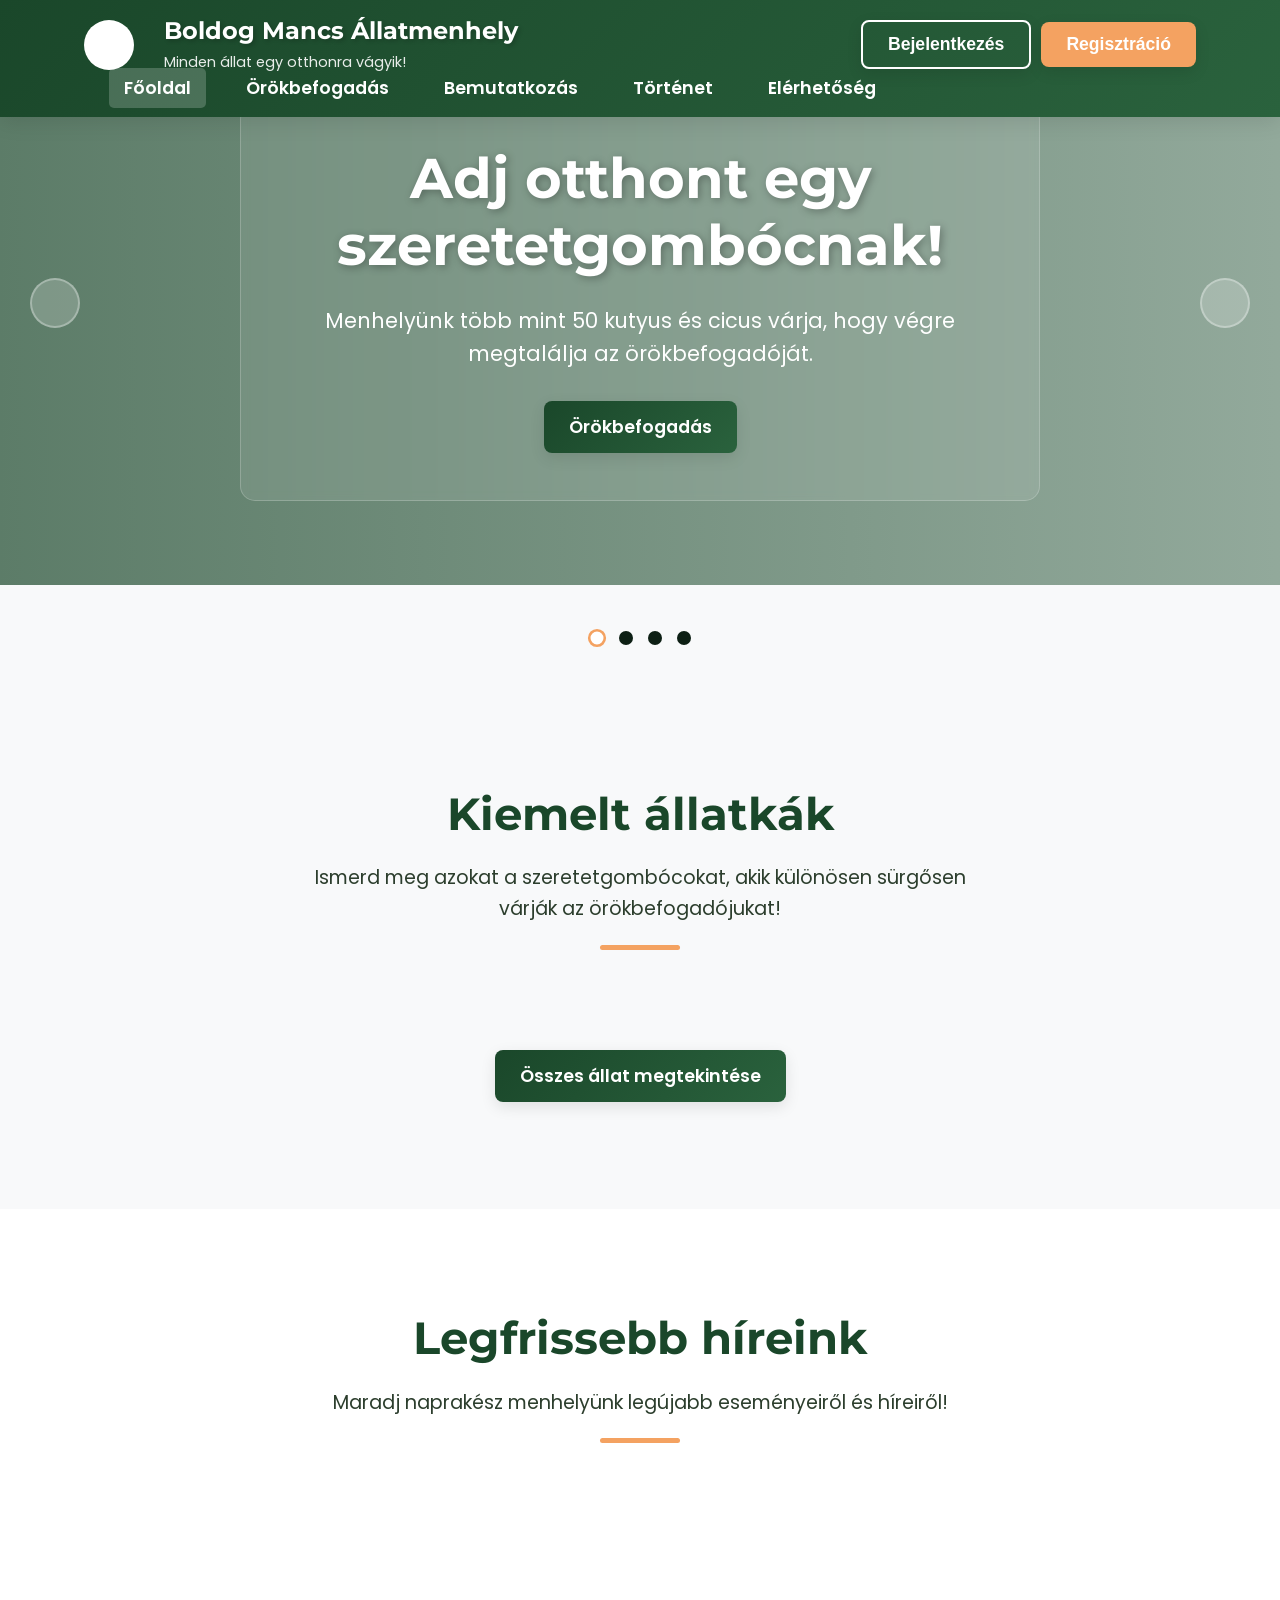
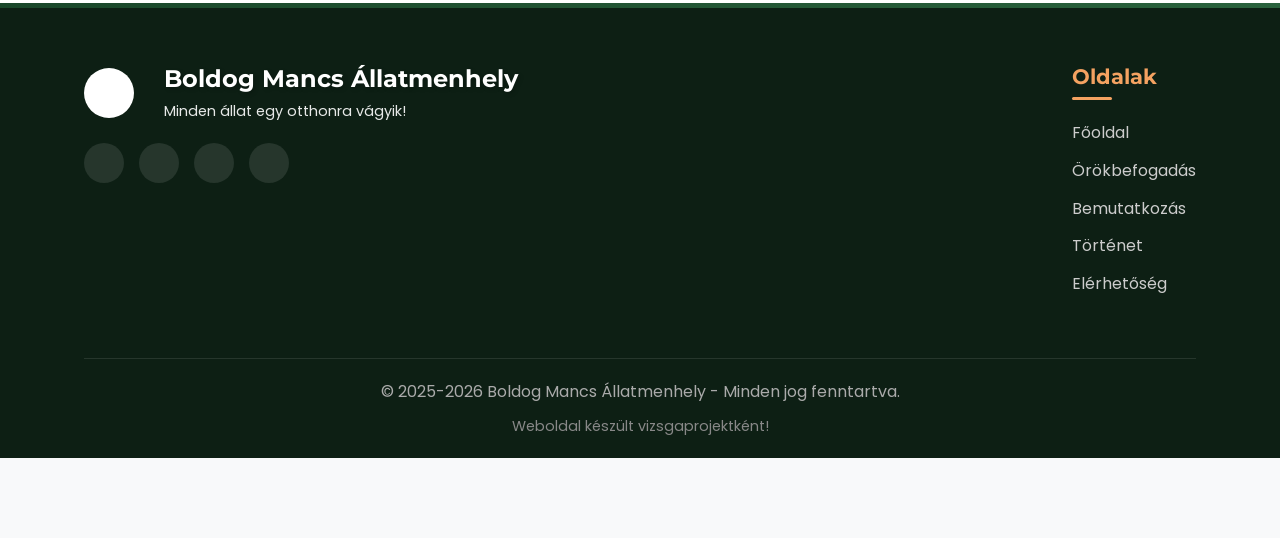
==== admin_adoptions.html @ 47c6b462 "Add files via upload" ====
<!DOCTYPE html>
<html lang="hu">
<head>
    <meta charset="UTF-8">
    <meta name="viewport" content="width=device-width, initial-scale=1.0">
    <title>Örökbefogadások kezelése - Boldog Mancs Admin</title>
    <link rel="stylesheet" href="https://cdnjs.cloudflare.com/ajax/libs/font-awesome/6.4.0/css/all.min.css">
    <link href="https://fonts.googleapis.com/css2?family=Montserrat:wght@400;500;600;700&display=swap" rel="stylesheet">
    <style>
        * {
            margin: 0;
            padding: 0;
            box-sizing: border-box;
            font-family: 'Montserrat', sans-serif;
        }
        
        body {
            background: #f5f5f5;
        }
        
        .admin-header {
            background-color: #1a472a;
            color: white;
            padding: 20px 0;
            box-shadow: 0 2px 10px rgba(0,0,0,0.1);
            position: sticky;
            top: 0;
            z-index: 100;
        }
        
        .container {
            max-width: 1400px;
            margin: 0 auto;
            padding: 0 20px;
        }
        
        .header-content {
            display: flex;
            justify-content: space-between;
            align-items: center;
        }
        
        .logo {
            display: flex;
            align-items: center;
            gap: 15px;
        }
        
        .logo-icon {
            width: 50px;
            height: 50px;
            background: white;
            border-radius: 50%;
            display: flex;
            align-items: center;
            justify-content: center;
            color:#1a472a;
            font-size: 24px;
        }
        
        .admin-main {
            padding: 40px 0;
        }
        
        .page-title {
            margin-bottom: 30px;
            display: flex;
            justify-content: space-between;
            align-items: center;
        }
        
        .btn {
            padding: 12px 25px;
            border: none;
            border-radius: 5px;
            cursor: pointer;
            font-weight: 600;
            transition: all 0.3s;
            text-decoration: none;
            display: inline-block;
            font-size: 14px;
        }
        
        .btn-primary {
            background: #1a472a;
            color: white;
        }
        
        .btn-primary:hover {
            background: #1a472a;
        }
        
        .btn-success {
            background: #1a472a;
            color: white;
        }
        
        .btn-success:hover {
            background: #1a472a;
        }
        
        .btn-danger {
            background: #dc3545;
            color: white;
        }
        
        .btn-danger:hover {
            background: #c82333;
        }
        
        .filter-tabs {
            display: flex;
            gap: 10px;
            margin-bottom: 30px;
            flex-wrap: wrap;
        }
        
        .filter-tab {
            padding: 12px 25px;
            background: white;
            border: 1px solid #ddd;
            border-radius: 5px;
            cursor: pointer;
            transition: all 0.3s;
            font-weight: 500;
        }
        
        .filter-tab:hover {
            background: #f0f0f0;
        }
        
        .filter-tab.active {
            background: #1a472a;
            color: white;
            border-color: #1a472a;
        }
        
        .adoptions-grid {
            display: grid;
            grid-template-columns: repeat(auto-fill, minmax(450px, 1fr));
            gap: 25px;
        }
        
        .adoption-card {
            background: white;
            border-radius: 10px;
            overflow: hidden;
            box-shadow: 0 4px 6px rgba(0,0,0,0.1);
            transition: transform 0.3s, box-shadow 0.3s;
        }
        
        .adoption-card:hover {
            transform: translateY(-5px);
            box-shadow: 0 10px 20px rgba(0,0,0,0.15);
        }
        
        .card-header {
            padding: 15px 20px;
            color: white;
            display: flex;
            justify-content: space-between;
            align-items: center;
            font-weight: 500;
        }
        
        .status-pending {
            background: #ffc107;
            color: #000;
        }
        
        .status-approved {
            background: #28a745;
        }
        
        .status-rejected {
            background: #dc3545;
        }
        
        .card-body {
            padding: 20px;
        }
        
        .animal-info {
            display: flex;
            gap: 15px;
            margin-bottom: 20px;
            padding-bottom: 15px;
            border-bottom: 2px solid #f0f0f0;
        }
        
        .animal-image {
            width: 80px;
            height: 80px;
            border-radius: 10px;
            overflow: hidden;
            flex-shrink: 0;
        }
        
        .animal-image img {
            width: 100%;
            height: 100%;
            object-fit: cover;
        }
        
        .animal-details h4 {
            margin-bottom: 5px;
            color: #333;
            font-size: 18px;
        }
        
        .animal-details p {
            color: #666;
            font-size: 14px;
        }
        
        .applicant-info {
            margin-bottom: 20px;
        }
        
        .info-row {
            display: flex;
            margin-bottom: 12px;
            font-size: 14px;
            padding: 5px 0;
            border-bottom: 1px dashed #eee;
        }
        
        .info-label {
            width: 100px;
            color: #666;
            font-weight: 500;
            flex-shrink: 0;
        }
        
        .info-value {
            color: #333;
            flex: 1;
            font-weight: 500;
        }
        
        .message-box {
            background: #f9f9f9;
            padding: 15px;
            border-radius: 5px;
            margin-bottom: 20px;
            border-left: 4px solid #2a9d8f;
        }
        
        .message-box h5 {
            color: #666;
            margin-bottom: 8px;
            font-size: 14px;
        }
        
        .message-box p {
            color: #333;
            font-size: 14px;
            line-height: 1.5;
        }
        
        .card-actions {
            display: flex;
            gap: 10px;
            margin-top: 20px;
        }
        
        .card-actions button {
            flex: 1;
            padding: 12px;
            border: none;
            border-radius: 5px;
            cursor: pointer;
            font-weight: 600;
            transition: all 0.3s;
            font-size: 14px;
        }
        
        .btn-approve {
            background: #28a745;
            color: white;
        }
        
        .btn-approve:hover {
            background: #218838;
        }
        
        .btn-reject {
            background: #dc3545;
            color: white;
        }
        
        .btn-reject:hover {
            background: #c82333;
        }
        
        .empty-state {
            text-align: center;
            padding: 80px 20px;
            background: white;
            border-radius: 10px;
            grid-column: 1/-1;
        }
        
        .empty-state i {
            font-size: 70px;
            color: #ddd;
            margin-bottom: 20px;
        }
        
        .empty-state h3 {
            color: #666;
            margin-bottom: 10px;
        }
        
        .badge {
            padding: 5px 12px;
            border-radius: 20px;
            font-size: 12px;
            font-weight: 600;
            background: rgba(255,255,255,0.2);
        }
        
        .stats-bar {
            display: flex;
            gap: 20px;
            margin-bottom: 30px;
            flex-wrap: wrap;
        }
        
        .stat-item {
            background: white;
            padding: 20px;
            border-radius: 10px;
            box-shadow: 0 2px 4px rgba(0,0,0,0.1);
            flex: 1;
            min-width: 200px;
        }
        
        .stat-number {
            font-size: 32px;
            font-weight: 700;
            color: #2a9d8f;
            display: block;
        }
        
        
        .stat-label {
            color: #666;
            font-size: 14px;
        }
        
        @media (max-width: 768px) {
            .adoptions-grid {
                grid-template-columns: 1fr;
            }
            
            .filter-tabs {
                flex-direction: column;
            }
            
            .filter-tab {
                width: 100%;
                text-align: center;
            }
        }
    </style>
</head>
<body>
    <header class="admin-header">
        <div class="container">
            <div class="header-content">
                <div class="logo">
                    <div class="logo-icon">
                        <i class="fas fa-paw"></i>
                    </div>
                    <h1>Örökbefogadások kezelése</h1>
                </div>
                <div>
                    <a href="admin.html" class="btn btn-primary">
                        <i class="fas fa-arrow-left"></i> Vissza
                    </a>
                </div>
            </div>
        </div>
    </header>
    
    <main class="admin-main">
        <div class="container">
            <div class="page-title">
                <h2>Örökbefogadási kérelmek</h2>
                <button class="btn btn-primary" onclick="loadAdoptions()">
                    <i class="fas fa-sync-alt"></i> Frissítés
                </button>
            </div>
            
            <div class="stats-bar" id="statsBar">
                <div class="stat-item">
                    <span class="stat-number" id="totalCount">0</span>
                    <span class="stat-label">Összes kérelem</span>
                </div>
                <div class="stat-item">
                    <span class="stat-number" id="pendingCount">0</span>
                    <span class="stat-label">Függőben</span>
                </div>
                <div class="stat-item">
                    <span class="stat-number" id="approvedCount">0</span>
                    <span class="stat-label">Elfogadva</span>
                </div>
                <div class="stat-item">
                    <span class="stat-number" id="rejectedCount">0</span>
                    <span class="stat-label">Elutasítva</span>
                </div>
            </div>
            
            <div class="filter-tabs">
                <button class="filter-tab active" data-status="all">Összes</button>
                <button class="filter-tab" data-status="pending">Függőben</button>
                <button class="filter-tab" data-status="approved">Elfogadva</button>
                <button class="filter-tab" data-status="rejected">Elutasítva</button>
            </div>
            
            <div id="adoptionsGrid" class="adoptions-grid">
                <!-- Ide jönnek az örökbefogadások -->
                <div class="empty-state">
                    <i class="fas fa-spinner fa-spin"></i>
                    <h3>Betöltés...</h3>
                </div>
            </div>
        </div>
    </main>
    
    <script>
        let allAdoptions = [];
        let currentFilter = 'all';
        
        document.addEventListener('DOMContentLoaded', function() {
            checkAdminAuth();
            loadAdoptions();
            
            // Filter tabs
            document.querySelectorAll('.filter-tab').forEach(tab => {
                tab.addEventListener('click', function() {
                    document.querySelectorAll('.filter-tab').forEach(t => t.classList.remove('active'));
                    this.classList.add('active');
                    currentFilter = this.dataset.status;
                    renderAdoptions();
                });
            });
        });
        
        async function checkAdminAuth() {
            const userData = localStorage.getItem('userData');
            if (!userData) {
                window.location.href = 'index.html';
                return;
            }
            
            try {
                const user = JSON.parse(userData);
                if (user.role !== 'admin') {
                    alert('Nincs admin jogosultságod!');
                    window.location.href = 'index.html';
                }
            } catch (e) {
                window.location.href = 'index.html';
            }
        }
        
        async function loadAdoptions() {
            const grid = document.getElementById('adoptionsGrid');
            grid.innerHTML = '<div class="empty-state"><i class="fas fa-spinner fa-spin"></i><h3>Betöltés...</h3></div>';
            
            try {
                const token = localStorage.getItem('userToken');
                const response = await fetch('api.php?action=adoptions', {
                    headers: {
                        'Authorization': `Bearer ${token}`
                    }
                });
                
                if (response.ok) {
                    allAdoptions = await response.json();
                    updateStats();
                    renderAdoptions();
                } else {
                    grid.innerHTML = '<div class="empty-state"><i class="fas fa-exclamation-circle"></i><h3>Hiba történt a betöltés során</h3></div>';
                }
            } catch (error) {
                console.error('Hiba:', error);
                grid.innerHTML = '<div class="empty-state"><i class="fas fa-exclamation-circle"></i><h3>Hiba történt a betöltés során</h3></div>';
            }
        }
        
        function updateStats() {
            document.getElementById('totalCount').textContent = allAdoptions.length;
            document.getElementById('pendingCount').textContent = allAdoptions.filter(a => a.status === 'pending').length;
            document.getElementById('approvedCount').textContent = allAdoptions.filter(a => a.status === 'approved').length;
            document.getElementById('rejectedCount').textContent = allAdoptions.filter(a => a.status === 'rejected').length;
        }
        
        function renderAdoptions() {
            const grid = document.getElementById('adoptionsGrid');
            
            let filtered = allAdoptions;
            if (currentFilter !== 'all') {
                filtered = allAdoptions.filter(a => a.status === currentFilter);
            }
            
            if (filtered.length === 0) {
                grid.innerHTML = '<div class="empty-state"><i class="fas fa-inbox"></i><h3>Nincs megjeleníthető örökbefogadás</h3><p>A kiválasztott szűrővel nem található kérelem.</p></div>';
                return;
            }
            
            grid.innerHTML = filtered.map(adoption => `
                <div class="adoption-card">
                    <div class="card-header status-${adoption.status}">
                        <span><strong>#${adoption.id}</strong> - ${formatDate(adoption.created_at)}</span>
                        <span class="badge">${getStatusText(adoption.status)}</span>
                    </div>
                    <div class="card-body">
                        <div class="animal-info">
                            <div class="animal-image">
                                <img src="${adoption.animal_image || 'img/kep1.jpg'}" alt="${adoption.animal_name}" onerror="this.src='img/kep1.jpg'">
                            </div>
                            <div class="animal-details">
                                <h4>${adoption.animal_name || 'Ismeretlen'}</h4>
                                <p>${adoption.animal_type || 'Állat'}</p>
                            </div>
                        </div>
                        
                        <div class="applicant-info">
                            <div class="info-row">
                                <span class="info-label">Jelentkező:</span>
                                <span class="info-value"><strong>${adoption.full_name}</strong></span>
                            </div>
                            <div class="info-row">
                                <span class="info-label">Email:</span>
                                <span class="info-value">${adoption.email}</span>
                            </div>
                            <div class="info-row">
                                <span class="info-label">Telefon:</span>
                                <span class="info-value">${adoption.phone}</span>
                            </div>
                            ${adoption.user_username ? `
                            <div class="info-row">
                                <span class="info-label">Felhasználó:</span>
                                <span class="info-value">${adoption.user_username}</span>
                            </div>
                            ` : ''}
                            ${adoption.home_type ? `
                            <div class="info-row">
                                <span class="info-label">Lakás típusa:</span>
                                <span class="info-value">${adoption.home_type}</span>
                            </div>
                            ` : ''}
                            ${adoption.address ? `
                            <div class="info-row">
                                <span class="info-label">Cím:</span>
                                <span class="info-value">${adoption.address}</span>
                            </div>
                            ` : ''}
                        </div>
                        
                        ${adoption.experience ? `
                        <div class="message-box">
                            <h5><i class="fas fa-paw"></i> Tapasztalat:</h5>
                            <p>${adoption.experience}</p>
                        </div>
                        ` : ''}
                        
                        ${adoption.message ? `
                        <div class="message-box">
                            <h5><i class="fas fa-envelope"></i> Üzenet:</h5>
                            <p>${adoption.message}</p>
                        </div>
                        ` : ''}
                        
                        ${adoption.status === 'pending' ? `
                        <div class="card-actions">
                            <button class="btn-approve" onclick="updateStatus(${adoption.id}, 'approved')">
                                <i class="fas fa-check"></i> Elfogadás
                            </button>
                            <button class="btn-reject" onclick="updateStatus(${adoption.id}, 'rejected')">
                                <i class="fas fa-times"></i> Elutasítás
                            </button>
                        </div>
                        ` : ''}
                    </div>
                </div>
            `).join('');
        }
        
        function formatDate(dateString) {
            if (!dateString) return 'Ismeretlen';
            const date = new Date(dateString);
            return date.toLocaleDateString('hu-HU', {
                year: 'numeric',
                month: '2-digit',
                day: '2-digit',
                hour: '2-digit',
                minute: '2-digit'
            });
        }
        
        function getStatusText(status) {
            switch(status) {
                case 'pending': return 'Függőben';
                case 'approved': return 'Elfogadva';
                case 'rejected': return 'Elutasítva';
                default: return status;
            }
        }
        
async function updateStatus(id, status) {
       console.log('updateStatus hívva - ID:', id, 'típus:', typeof id, 'státusz:', status);
    
    if (!id) {
        alert('❌ HIBA: Az örökbefogadás ID-ja hiányzik! (ID: ' + id + ')');
        return;
    }
    if (!confirm(`Biztosan ${status === 'approved' ? 'elfogadod' : 'elutasítod'} ezt a jelentkezést?`)) {
        return;
    }
    
    try {
        const token = localStorage.getItem('userToken');
        const response = await fetch(`api.php?action=adoptions&id=${id}`, {
            method: 'PUT',
            headers: {
                'Content-Type': 'application/json',
                'Authorization': `Bearer ${token}`
            },
            body: JSON.stringify({ status })
        });
        
        // DEBUG: Írd ki a válasz státuszát és típusát
        console.log('Válasz státusz:', response.status);
        console.log('Válasz content-type:', response.headers.get('content-type'));
        
        // Ha nem JSON, olvasd be szövegként
        const text = await response.text();
        console.log('Válasz szöveg:', text);
        
        try {
            const result = JSON.parse(text);
            console.log('Parsolt JSON:', result);
            
            if (result.success) {
                alert(`✅ Jelentkezés ${status === 'approved' ? 'elfogadva' : 'elutasítva'}!`);
                loadAdoptions();
            } else {
                alert('❌ Hiba: ' + result.error);
            }
        } catch (e) {
            console.error('Nem JSON válasz:', text);
            alert('❌ Szerverhiba: ' + text.substring(0, 100));
        }
    } catch (error) {
        console.error('Hiba:', error);
        alert('❌ Hiba történt a művelet során');
    }
}
        
        // Kijelentkezés
        function logout() {
            localStorage.removeItem('userToken');
            localStorage.removeItem('userData');
            window.location.href = 'index.html';
        }
    </script>
</body>
</html>
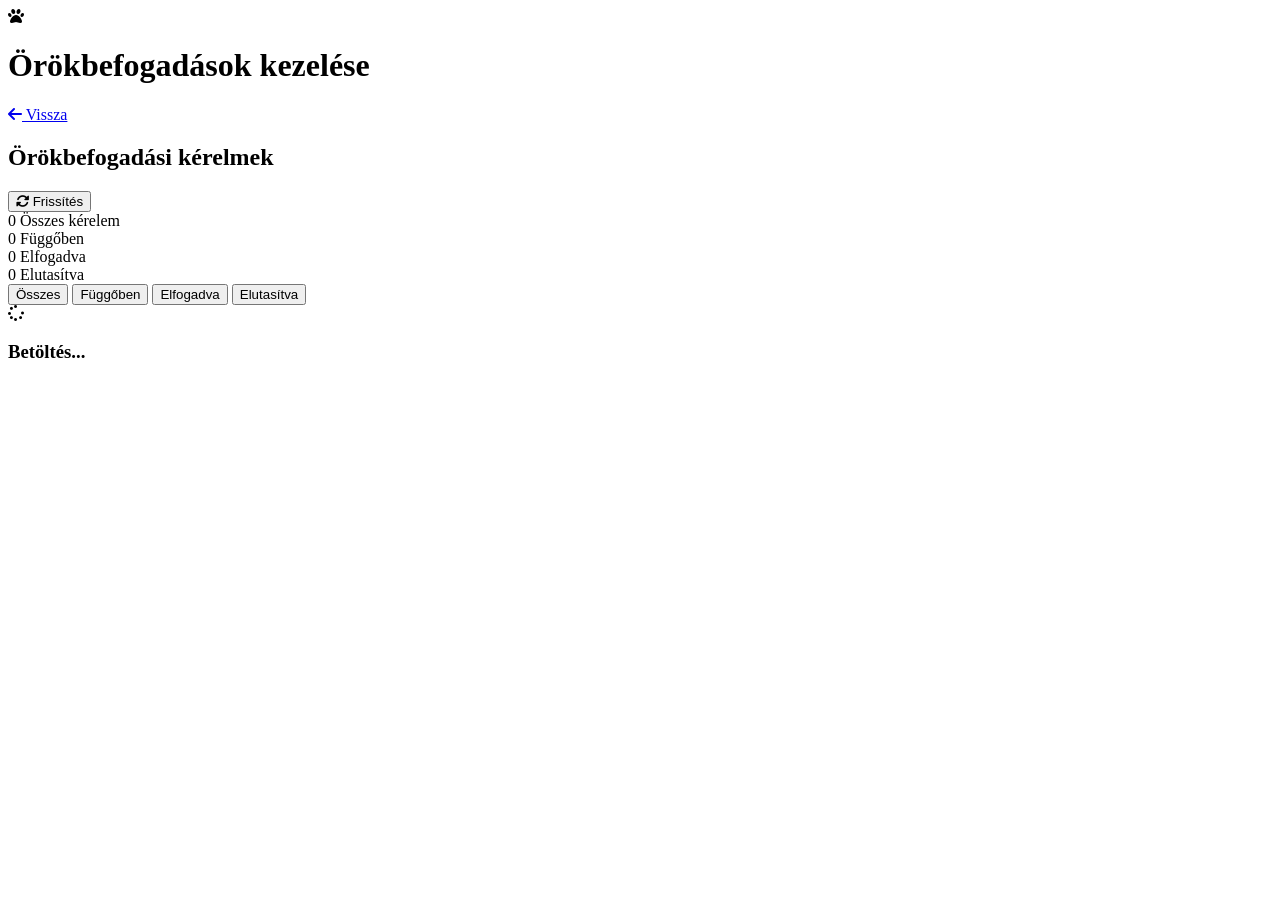
==== commit 3d9af337: "Update admin_adoptions.html" ====
--- a/admin_adoptions.html
+++ b/admin_adoptions.html
@@ -6,364 +6,7 @@
     <title>Örökbefogadások kezelése - Boldog Mancs Admin</title>
     <link rel="stylesheet" href="https://cdnjs.cloudflare.com/ajax/libs/font-awesome/6.4.0/css/all.min.css">
     <link href="https://fonts.googleapis.com/css2?family=Montserrat:wght@400;500;600;700&display=swap" rel="stylesheet">
-    <style>
-        * {
-            margin: 0;
-            padding: 0;
-            box-sizing: border-box;
-            font-family: 'Montserrat', sans-serif;
-        }
-        
-        body {
-            background: #f5f5f5;
-        }
-        
-        .admin-header {
-            background-color: #1a472a;
-            color: white;
-            padding: 20px 0;
-            box-shadow: 0 2px 10px rgba(0,0,0,0.1);
-            position: sticky;
-            top: 0;
-            z-index: 100;
-        }
-        
-        .container {
-            max-width: 1400px;
-            margin: 0 auto;
-            padding: 0 20px;
-        }
-        
-        .header-content {
-            display: flex;
-            justify-content: space-between;
-            align-items: center;
-        }
-        
-        .logo {
-            display: flex;
-            align-items: center;
-            gap: 15px;
-        }
-        
-        .logo-icon {
-            width: 50px;
-            height: 50px;
-            background: white;
-            border-radius: 50%;
-            display: flex;
-            align-items: center;
-            justify-content: center;
-            color:#1a472a;
-            font-size: 24px;
-        }
-        
-        .admin-main {
-            padding: 40px 0;
-        }
-        
-        .page-title {
-            margin-bottom: 30px;
-            display: flex;
-            justify-content: space-between;
-            align-items: center;
-        }
-        
-        .btn {
-            padding: 12px 25px;
-            border: none;
-            border-radius: 5px;
-            cursor: pointer;
-            font-weight: 600;
-            transition: all 0.3s;
-            text-decoration: none;
-            display: inline-block;
-            font-size: 14px;
-        }
-        
-        .btn-primary {
-            background: #1a472a;
-            color: white;
-        }
-        
-        .btn-primary:hover {
-            background: #1a472a;
-        }
-        
-        .btn-success {
-            background: #1a472a;
-            color: white;
-        }
-        
-        .btn-success:hover {
-            background: #1a472a;
-        }
-        
-        .btn-danger {
-            background: #dc3545;
-            color: white;
-        }
-        
-        .btn-danger:hover {
-            background: #c82333;
-        }
-        
-        .filter-tabs {
-            display: flex;
-            gap: 10px;
-            margin-bottom: 30px;
-            flex-wrap: wrap;
-        }
-        
-        .filter-tab {
-            padding: 12px 25px;
-            background: white;
-            border: 1px solid #ddd;
-            border-radius: 5px;
-            cursor: pointer;
-            transition: all 0.3s;
-            font-weight: 500;
-        }
-        
-        .filter-tab:hover {
-            background: #f0f0f0;
-        }
-        
-        .filter-tab.active {
-            background: #1a472a;
-            color: white;
-            border-color: #1a472a;
-        }
-        
-        .adoptions-grid {
-            display: grid;
-            grid-template-columns: repeat(auto-fill, minmax(450px, 1fr));
-            gap: 25px;
-        }
-        
-        .adoption-card {
-            background: white;
-            border-radius: 10px;
-            overflow: hidden;
-            box-shadow: 0 4px 6px rgba(0,0,0,0.1);
-            transition: transform 0.3s, box-shadow 0.3s;
-        }
-        
-        .adoption-card:hover {
-            transform: translateY(-5px);
-            box-shadow: 0 10px 20px rgba(0,0,0,0.15);
-        }
-        
-        .card-header {
-            padding: 15px 20px;
-            color: white;
-            display: flex;
-            justify-content: space-between;
-            align-items: center;
-            font-weight: 500;
-        }
-        
-        .status-pending {
-            background: #ffc107;
-            color: #000;
-        }
-        
-        .status-approved {
-            background: #28a745;
-        }
-        
-        .status-rejected {
-            background: #dc3545;
-        }
-        
-        .card-body {
-            padding: 20px;
-        }
-        
-        .animal-info {
-            display: flex;
-            gap: 15px;
-            margin-bottom: 20px;
-            padding-bottom: 15px;
-            border-bottom: 2px solid #f0f0f0;
-        }
-        
-        .animal-image {
-            width: 80px;
-            height: 80px;
-            border-radius: 10px;
-            overflow: hidden;
-            flex-shrink: 0;
-        }
-        
-        .animal-image img {
-            width: 100%;
-            height: 100%;
-            object-fit: cover;
-        }
-        
-        .animal-details h4 {
-            margin-bottom: 5px;
-            color: #333;
-            font-size: 18px;
-        }
-        
-        .animal-details p {
-            color: #666;
-            font-size: 14px;
-        }
-        
-        .applicant-info {
-            margin-bottom: 20px;
-        }
-        
-        .info-row {
-            display: flex;
-            margin-bottom: 12px;
-            font-size: 14px;
-            padding: 5px 0;
-            border-bottom: 1px dashed #eee;
-        }
-        
-        .info-label {
-            width: 100px;
-            color: #666;
-            font-weight: 500;
-            flex-shrink: 0;
-        }
-        
-        .info-value {
-            color: #333;
-            flex: 1;
-            font-weight: 500;
-        }
-        
-        .message-box {
-            background: #f9f9f9;
-            padding: 15px;
-            border-radius: 5px;
-            margin-bottom: 20px;
-            border-left: 4px solid #2a9d8f;
-        }
-        
-        .message-box h5 {
-            color: #666;
-            margin-bottom: 8px;
-            font-size: 14px;
-        }
-        
-        .message-box p {
-            color: #333;
-            font-size: 14px;
-            line-height: 1.5;
-        }
-        
-        .card-actions {
-            display: flex;
-            gap: 10px;
-            margin-top: 20px;
-        }
-        
-        .card-actions button {
-            flex: 1;
-            padding: 12px;
-            border: none;
-            border-radius: 5px;
-            cursor: pointer;
-            font-weight: 600;
-            transition: all 0.3s;
-            font-size: 14px;
-        }
-        
-        .btn-approve {
-            background: #28a745;
-            color: white;
-        }
-        
-        .btn-approve:hover {
-            background: #218838;
-        }
-        
-        .btn-reject {
-            background: #dc3545;
-            color: white;
-        }
-        
-        .btn-reject:hover {
-            background: #c82333;
-        }
-        
-        .empty-state {
-            text-align: center;
-            padding: 80px 20px;
-            background: white;
-            border-radius: 10px;
-            grid-column: 1/-1;
-        }
-        
-        .empty-state i {
-            font-size: 70px;
-            color: #ddd;
-            margin-bottom: 20px;
-        }
-        
-        .empty-state h3 {
-            color: #666;
-            margin-bottom: 10px;
-        }
-        
-        .badge {
-            padding: 5px 12px;
-            border-radius: 20px;
-            font-size: 12px;
-            font-weight: 600;
-            background: rgba(255,255,255,0.2);
-        }
-        
-        .stats-bar {
-            display: flex;
-            gap: 20px;
-            margin-bottom: 30px;
-            flex-wrap: wrap;
-        }
-        
-        .stat-item {
-            background: white;
-            padding: 20px;
-            border-radius: 10px;
-            box-shadow: 0 2px 4px rgba(0,0,0,0.1);
-            flex: 1;
-            min-width: 200px;
-        }
-        
-        .stat-number {
-            font-size: 32px;
-            font-weight: 700;
-            color: #2a9d8f;
-            display: block;
-        }
-        
-        
-        .stat-label {
-            color: #666;
-            font-size: 14px;
-        }
-        
-        @media (max-width: 768px) {
-            .adoptions-grid {
-                grid-template-columns: 1fr;
-            }
-            
-            .filter-tabs {
-                flex-direction: column;
-            }
-            
-            .filter-tab {
-                width: 100%;
-                text-align: center;
-            }
-        }
-    </style>
+    <link rel="stylesheet" href="adoptions.css"> 
 </head>
 <body>
     <header class="admin-header">
@@ -429,244 +72,7 @@
         </div>
     </main>
     
-    <script>
-        let allAdoptions = [];
-        let currentFilter = 'all';
-        
-        document.addEventListener('DOMContentLoaded', function() {
-            checkAdminAuth();
-            loadAdoptions();
-            
-            // Filter tabs
-            document.querySelectorAll('.filter-tab').forEach(tab => {
-                tab.addEventListener('click', function() {
-                    document.querySelectorAll('.filter-tab').forEach(t => t.classList.remove('active'));
-                    this.classList.add('active');
-                    currentFilter = this.dataset.status;
-                    renderAdoptions();
-                });
-            });
-        });
-        
-        async function checkAdminAuth() {
-            const userData = localStorage.getItem('userData');
-            if (!userData) {
-                window.location.href = 'index.html';
-                return;
-            }
-            
-            try {
-                const user = JSON.parse(userData);
-                if (user.role !== 'admin') {
-                    alert('Nincs admin jogosultságod!');
-                    window.location.href = 'index.html';
-                }
-            } catch (e) {
-                window.location.href = 'index.html';
-            }
-        }
-        
-        async function loadAdoptions() {
-            const grid = document.getElementById('adoptionsGrid');
-            grid.innerHTML = '<div class="empty-state"><i class="fas fa-spinner fa-spin"></i><h3>Betöltés...</h3></div>';
-            
-            try {
-                const token = localStorage.getItem('userToken');
-                const response = await fetch('api.php?action=adoptions', {
-                    headers: {
-                        'Authorization': `Bearer ${token}`
-                    }
-                });
-                
-                if (response.ok) {
-                    allAdoptions = await response.json();
-                    updateStats();
-                    renderAdoptions();
-                } else {
-                    grid.innerHTML = '<div class="empty-state"><i class="fas fa-exclamation-circle"></i><h3>Hiba történt a betöltés során</h3></div>';
-                }
-            } catch (error) {
-                console.error('Hiba:', error);
-                grid.innerHTML = '<div class="empty-state"><i class="fas fa-exclamation-circle"></i><h3>Hiba történt a betöltés során</h3></div>';
-            }
-        }
-        
-        function updateStats() {
-            document.getElementById('totalCount').textContent = allAdoptions.length;
-            document.getElementById('pendingCount').textContent = allAdoptions.filter(a => a.status === 'pending').length;
-            document.getElementById('approvedCount').textContent = allAdoptions.filter(a => a.status === 'approved').length;
-            document.getElementById('rejectedCount').textContent = allAdoptions.filter(a => a.status === 'rejected').length;
-        }
-        
-        function renderAdoptions() {
-            const grid = document.getElementById('adoptionsGrid');
-            
-            let filtered = allAdoptions;
-            if (currentFilter !== 'all') {
-                filtered = allAdoptions.filter(a => a.status === currentFilter);
-            }
-            
-            if (filtered.length === 0) {
-                grid.innerHTML = '<div class="empty-state"><i class="fas fa-inbox"></i><h3>Nincs megjeleníthető örökbefogadás</h3><p>A kiválasztott szűrővel nem található kérelem.</p></div>';
-                return;
-            }
-            
-            grid.innerHTML = filtered.map(adoption => `
-                <div class="adoption-card">
-                    <div class="card-header status-${adoption.status}">
-                        <span><strong>#${adoption.id}</strong> - ${formatDate(adoption.created_at)}</span>
-                        <span class="badge">${getStatusText(adoption.status)}</span>
-                    </div>
-                    <div class="card-body">
-                        <div class="animal-info">
-                            <div class="animal-image">
-                                <img src="${adoption.animal_image || 'img/kep1.jpg'}" alt="${adoption.animal_name}" onerror="this.src='img/kep1.jpg'">
-                            </div>
-                            <div class="animal-details">
-                                <h4>${adoption.animal_name || 'Ismeretlen'}</h4>
-                                <p>${adoption.animal_type || 'Állat'}</p>
-                            </div>
-                        </div>
-                        
-                        <div class="applicant-info">
-                            <div class="info-row">
-                                <span class="info-label">Jelentkező:</span>
-                                <span class="info-value"><strong>${adoption.full_name}</strong></span>
-                            </div>
-                            <div class="info-row">
-                                <span class="info-label">Email:</span>
-                                <span class="info-value">${adoption.email}</span>
-                            </div>
-                            <div class="info-row">
-                                <span class="info-label">Telefon:</span>
-                                <span class="info-value">${adoption.phone}</span>
-                            </div>
-                            ${adoption.user_username ? `
-                            <div class="info-row">
-                                <span class="info-label">Felhasználó:</span>
-                                <span class="info-value">${adoption.user_username}</span>
-                            </div>
-                            ` : ''}
-                            ${adoption.home_type ? `
-                            <div class="info-row">
-                                <span class="info-label">Lakás típusa:</span>
-                                <span class="info-value">${adoption.home_type}</span>
-                            </div>
-                            ` : ''}
-                            ${adoption.address ? `
-                            <div class="info-row">
-                                <span class="info-label">Cím:</span>
-                                <span class="info-value">${adoption.address}</span>
-                            </div>
-                            ` : ''}
-                        </div>
-                        
-                        ${adoption.experience ? `
-                        <div class="message-box">
-                            <h5><i class="fas fa-paw"></i> Tapasztalat:</h5>
-                            <p>${adoption.experience}</p>
-                        </div>
-                        ` : ''}
-                        
-                        ${adoption.message ? `
-                        <div class="message-box">
-                            <h5><i class="fas fa-envelope"></i> Üzenet:</h5>
-                            <p>${adoption.message}</p>
-                        </div>
-                        ` : ''}
-                        
-                        ${adoption.status === 'pending' ? `
-                        <div class="card-actions">
-                            <button class="btn-approve" onclick="updateStatus(${adoption.id}, 'approved')">
-                                <i class="fas fa-check"></i> Elfogadás
-                            </button>
-                            <button class="btn-reject" onclick="updateStatus(${adoption.id}, 'rejected')">
-                                <i class="fas fa-times"></i> Elutasítás
-                            </button>
-                        </div>
-                        ` : ''}
-                    </div>
-                </div>
-            `).join('');
-        }
-        
-        function formatDate(dateString) {
-            if (!dateString) return 'Ismeretlen';
-            const date = new Date(dateString);
-            return date.toLocaleDateString('hu-HU', {
-                year: 'numeric',
-                month: '2-digit',
-                day: '2-digit',
-                hour: '2-digit',
-                minute: '2-digit'
-            });
-        }
-        
-        function getStatusText(status) {
-            switch(status) {
-                case 'pending': return 'Függőben';
-                case 'approved': return 'Elfogadva';
-                case 'rejected': return 'Elutasítva';
-                default: return status;
-            }
-        }
-        
-async function updateStatus(id, status) {
-       console.log('updateStatus hívva - ID:', id, 'típus:', typeof id, 'státusz:', status);
-    
-    if (!id) {
-        alert('❌ HIBA: Az örökbefogadás ID-ja hiányzik! (ID: ' + id + ')');
-        return;
-    }
-    if (!confirm(`Biztosan ${status === 'approved' ? 'elfogadod' : 'elutasítod'} ezt a jelentkezést?`)) {
-        return;
-    }
-    
-    try {
-        const token = localStorage.getItem('userToken');
-        const response = await fetch(`api.php?action=adoptions&id=${id}`, {
-            method: 'PUT',
-            headers: {
-                'Content-Type': 'application/json',
-                'Authorization': `Bearer ${token}`
-            },
-            body: JSON.stringify({ status })
-        });
-        
-        // DEBUG: Írd ki a válasz státuszát és típusát
-        console.log('Válasz státusz:', response.status);
-        console.log('Válasz content-type:', response.headers.get('content-type'));
-        
-        // Ha nem JSON, olvasd be szövegként
-        const text = await response.text();
-        console.log('Válasz szöveg:', text);
-        
-        try {
-            const result = JSON.parse(text);
-            console.log('Parsolt JSON:', result);
-            
-            if (result.success) {
-                alert(`✅ Jelentkezés ${status === 'approved' ? 'elfogadva' : 'elutasítva'}!`);
-                loadAdoptions();
-            } else {
-                alert('❌ Hiba: ' + result.error);
-            }
-        } catch (e) {
-            console.error('Nem JSON válasz:', text);
-            alert('❌ Szerverhiba: ' + text.substring(0, 100));
-        }
-    } catch (error) {
-        console.error('Hiba:', error);
-        alert('❌ Hiba történt a művelet során');
-    }
-}
-        
-        // Kijelentkezés
-        function logout() {
-            localStorage.removeItem('userToken');
-            localStorage.removeItem('userData');
-            window.location.href = 'index.html';
-        }
+    <script src="adoptions.js">
     </script>
 </body>
-</html>+</html>
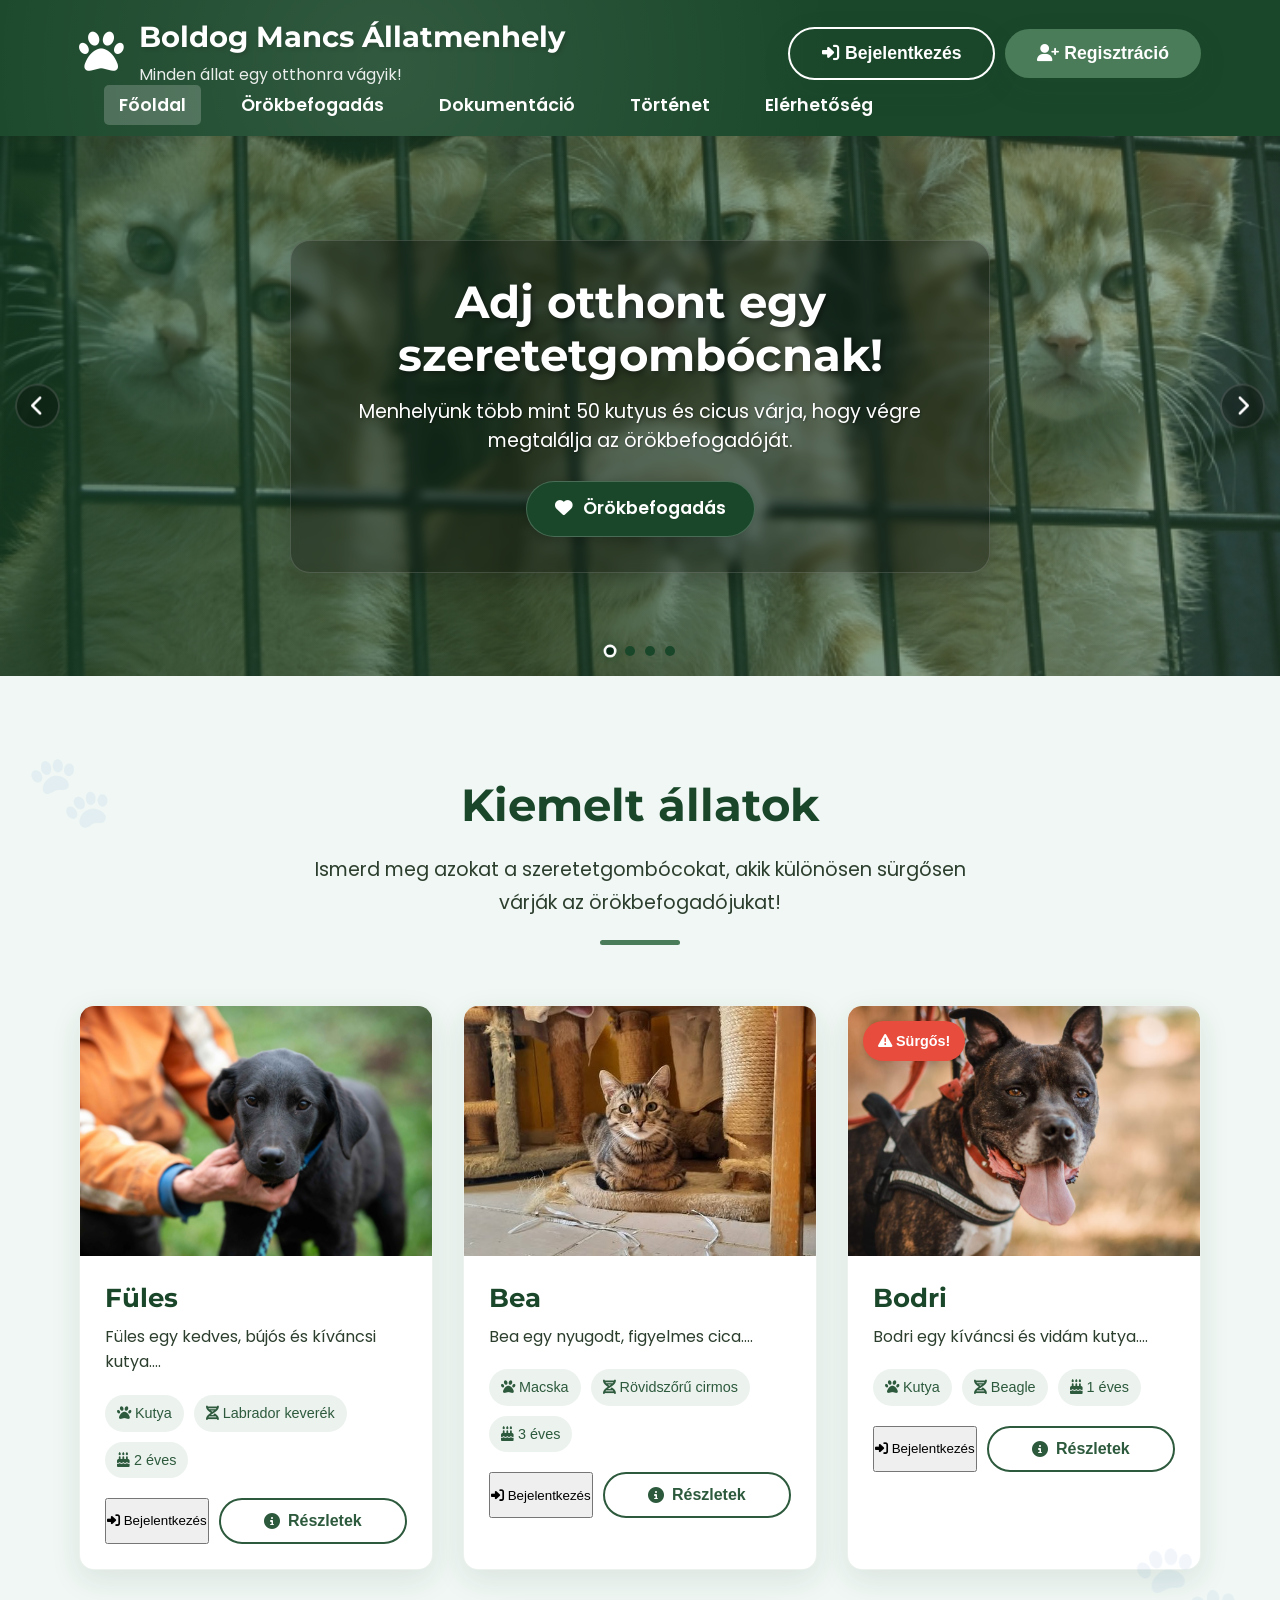
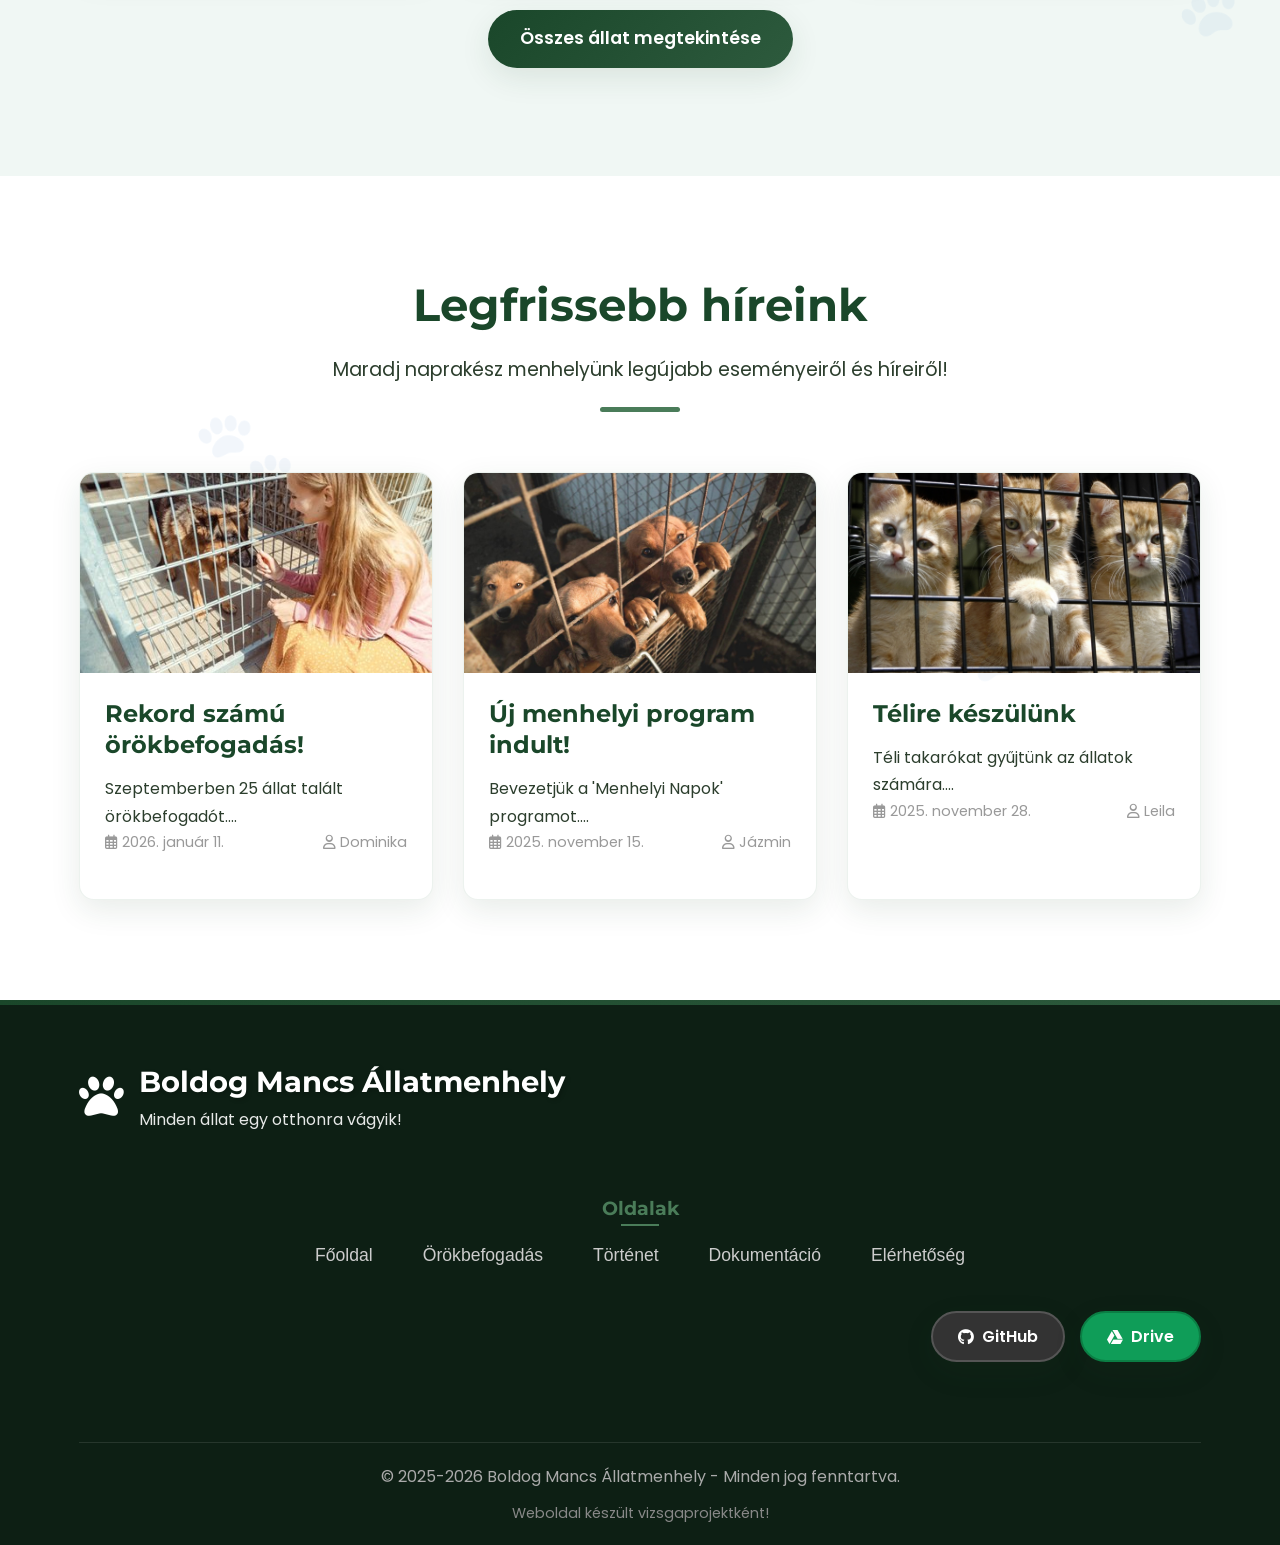
==== commit 30712ced: "Add favicon and apple touch icons to admin page Added favicon and apple touch icon links to the HTML" ====
--- a/admin_adoptions.html
+++ b/admin_adoptions.html
@@ -7,6 +7,10 @@
     <link rel="stylesheet" href="https://cdnjs.cloudflare.com/ajax/libs/font-awesome/6.4.0/css/all.min.css">
     <link href="https://fonts.googleapis.com/css2?family=Montserrat:wght@400;500;600;700&display=swap" rel="stylesheet">
     <link rel="stylesheet" href="adoptions.css"> 
+     <link rel="icon" type="image/x-icon" href="favicon.ico">
+    <link rel="apple-touch-icon" sizes="180x180" href="img/logo.png">
+    <link rel="icon" type="image/png" sizes="32x32" href="img/logo.png">
+    <link rel="icon" type="image/png" sizes="16x16" href="img/logo.png">
 </head>
 <body>
     <header class="admin-header">
--- a/adoptions.css
+++ b/adoptions.css
@@ -0,0 +1,356 @@
+* {
+    margin: 0;
+    padding: 0;
+    box-sizing: border-box;
+    font-family: 'Montserrat', sans-serif;
+}
+
+body {
+    background: #f5f5f5;
+}
+
+.admin-header {
+    background-color: #1a472a;
+    color: white;
+    padding: 20px 0;
+    box-shadow: 0 2px 10px rgba(0,0,0,0.1);
+    position: sticky;
+    top: 0;
+    z-index: 100;
+}
+
+.container {
+    max-width: 1400px;
+    margin: 0 auto;
+    padding: 0 20px;
+}
+
+.header-content {
+    display: flex;
+    justify-content: space-between;
+    align-items: center;
+}
+
+.logo {
+    display: flex;
+    align-items: center;
+    gap: 15px;
+}
+
+.logo-icon {
+    width: 50px;
+    height: 50px;
+    background: white;
+    border-radius: 50%;
+    display: flex;
+    align-items: center;
+    justify-content: center;
+    color:#1a472a;
+    font-size: 24px;
+}
+
+.admin-main {
+    padding: 40px 0;
+}
+
+.page-title {
+    margin-bottom: 30px;
+    display: flex;
+    justify-content: space-between;
+    align-items: center;
+}
+
+.btn {
+    padding: 12px 25px;
+    border: none;
+    border-radius: 5px;
+    cursor: pointer;
+    font-weight: 600;
+    transition: all 0.3s;
+    text-decoration: none;
+    display: inline-block;
+    font-size: 14px;
+}
+
+.btn-primary {
+    background: #1a472a;
+    color: white;
+}
+
+.btn-primary:hover {
+    background: #1a472a;
+}
+
+.btn-success {
+    background: #1a472a;
+    color: white;
+}
+
+.btn-success:hover {
+    background: #1a472a;
+}
+
+.btn-danger {
+    background: #dc3545;
+    color: white;
+}
+
+.btn-danger:hover {
+    background: #c82333;
+}
+
+.filter-tabs {
+    display: flex;
+    gap: 10px;
+    margin-bottom: 30px;
+    flex-wrap: wrap;
+}
+
+.filter-tab {
+    padding: 12px 25px;
+    background: white;
+    border: 1px solid #ddd;
+    border-radius: 5px;
+    cursor: pointer;
+    transition: all 0.3s;
+    font-weight: 500;
+}
+
+.filter-tab:hover {
+    background: #f0f0f0;
+}
+
+.filter-tab.active {
+    background: #1a472a;
+    color: white;
+    border-color: #1a472a;
+}
+
+.adoptions-grid {
+    display: grid;
+    grid-template-columns: repeat(auto-fill, minmax(450px, 1fr));
+    gap: 25px;
+}
+
+.adoption-card {
+    background: white;
+    border-radius: 10px;
+    overflow: hidden;
+    box-shadow: 0 4px 6px rgba(0,0,0,0.1);
+    transition: transform 0.3s, box-shadow 0.3s;
+}
+
+.adoption-card:hover {
+    transform: translateY(-5px);
+    box-shadow: 0 10px 20px rgba(0,0,0,0.15);
+}
+
+.card-header {
+    padding: 15px 20px;
+    color: white;
+    display: flex;
+    justify-content: space-between;
+    align-items: center;
+    font-weight: 500;
+}
+
+.status-pending {
+    background: #ffc107;
+    color: #000;
+}
+
+.status-approved {
+    background: #28a745;
+}
+
+.status-rejected {
+    background: #dc3545;
+}
+
+.card-body {
+    padding: 20px;
+}
+
+.animal-info {
+    display: flex;
+    gap: 15px;
+    margin-bottom: 20px;
+    padding-bottom: 15px;
+    border-bottom: 2px solid #f0f0f0;
+}
+
+.animal-image {
+    width: 80px;
+    height: 80px;
+    border-radius: 10px;
+    overflow: hidden;
+    flex-shrink: 0;
+}
+
+.animal-image img {
+    width: 100%;
+    height: 100%;
+    object-fit: cover;
+}
+
+.animal-details h4 {
+    margin-bottom: 5px;
+    color: #333;
+    font-size: 18px;
+}
+
+.animal-details p {
+    color: #666;
+    font-size: 14px;
+}
+
+.applicant-info {
+    margin-bottom: 20px;
+}
+
+.info-row {
+    display: flex;
+    margin-bottom: 12px;
+    font-size: 14px;
+    padding: 5px 0;
+    border-bottom: 1px dashed #eee;
+}
+
+.info-label {
+    width: 100px;
+    color: #666;
+    font-weight: 500;
+    flex-shrink: 0;
+}
+
+.info-value {
+    color: #333;
+    flex: 1;
+    font-weight: 500;
+}
+
+.message-box {
+    background: #f9f9f9;
+    padding: 15px;
+    border-radius: 5px;
+    margin-bottom: 20px;
+    border-left: 4px solid #2a9d8f;
+}
+
+.message-box h5 {
+    color: #666;
+    margin-bottom: 8px;
+    font-size: 14px;
+}
+
+.message-box p {
+    color: #333;
+    font-size: 14px;
+    line-height: 1.5;
+}
+
+.card-actions {
+    display: flex;
+    gap: 10px;
+    margin-top: 20px;
+}
+
+.card-actions button {
+    flex: 1;
+    padding: 12px;
+    border: none;
+    border-radius: 5px;
+    cursor: pointer;
+    font-weight: 600;
+    transition: all 0.3s;
+    font-size: 14px;
+}
+
+.btn-approve {
+    background: #28a745;
+    color: white;
+}
+
+.btn-approve:hover {
+    background: #218838;
+}
+
+.btn-reject {
+    background: #dc3545;
+    color: white;
+}
+
+.btn-reject:hover {
+    background: #c82333;
+}
+
+.empty-state {
+    text-align: center;
+    padding: 80px 20px;
+    background: white;
+    border-radius: 10px;
+    grid-column: 1/-1;
+}
+
+.empty-state i {
+    font-size: 70px;
+    color: #ddd;
+    margin-bottom: 20px;
+}
+
+.empty-state h3 {
+    color: #666;
+    margin-bottom: 10px;
+}
+
+.badge {
+    padding: 5px 12px;
+    border-radius: 20px;
+    font-size: 12px;
+    font-weight: 600;
+    background: rgba(255,255,255,0.2);
+}
+
+.stats-bar {
+    display: flex;
+    gap: 20px;
+    margin-bottom: 30px;
+    flex-wrap: wrap;
+}
+
+.stat-item {
+    background: white;
+    padding: 20px;
+    border-radius: 10px;
+    box-shadow: 0 2px 4px rgba(0,0,0,0.1);
+    flex: 1;
+    min-width: 200px;
+}
+
+.stat-number {
+    font-size: 32px;
+    font-weight: 700;
+    color: #2a9d8f;
+    display: block;
+}
+
+
+.stat-label {
+    color: #666;
+    font-size: 14px;
+}
+
+@media (max-width: 768px) {
+    .adoptions-grid {
+        grid-template-columns: 1fr;
+    }
+    
+    .filter-tabs {
+        flex-direction: column;
+    }
+    
+    .filter-tab {
+        width: 100%;
+        text-align: center;
+    }
+}
